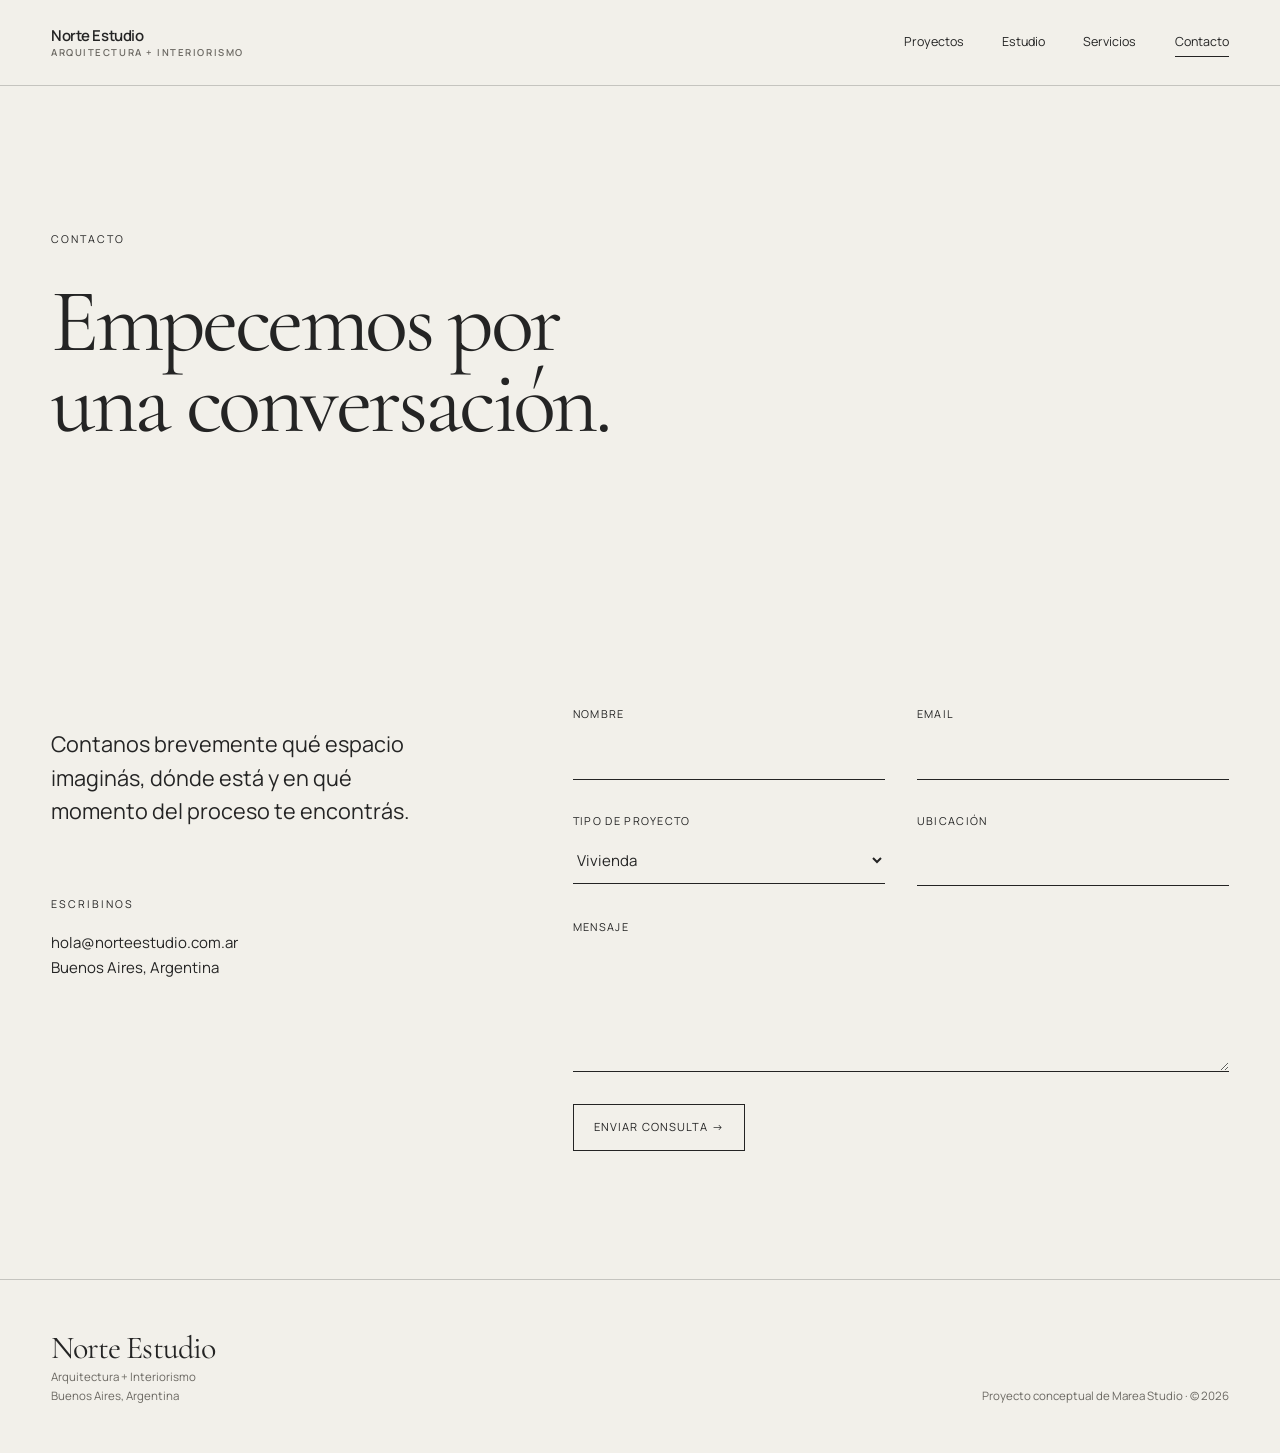
==== contacto.html @ 644c4d48 "Build Norte Estudio conceptual architecture site" ====
<!doctype html><html lang="es"><head><meta charset="utf-8"><meta name="viewport" content="width=device-width,initial-scale=1"><title>Contacto — Norte Estudio</title><meta name="description" content="Iniciá una conversación sobre tu proyecto con Norte Estudio."><meta property="og:title" content="Contacto — Norte Estudio"><meta property="og:description" content="Iniciá una conversación sobre tu proyecto con Norte Estudio."><meta property="og:type" content="website"><meta property="og:image" content="https://images.unsplash.com/photo-1600607687939-ce8a6c25118c?auto=format&fit=crop&w=2000&q=85"><link rel="icon" href="assets/favicon.svg"><link rel="stylesheet" href="assets/css/styles.css"></head><body><a class="skip" href="#contenido">Saltar al contenido</a><header class="site-header"><a class="brand" href="index.html">Norte Estudio<span>Arquitectura + Interiorismo</span></a><button class="menu-toggle" aria-expanded="false" aria-controls="menu">Menú</button><nav class="nav" id="menu" aria-label="Navegación principal"><a href="proyectos.html">Proyectos</a><a href="estudio.html">Estudio</a><a href="servicios.html">Servicios</a><a href="contacto.html" aria-current="page">Contacto</a></nav></header><main id="contenido"><header class="page-head container"><span class="eyebrow">Contacto</span><h1 class="title">Empecemos por<br>una conversación.</h1></header><section class="section container contact-grid"><div><p class="lede">Contanos brevemente qué espacio imaginás, dónde está y en qué momento del proceso te encontrás.</p><div class="contact-details"><span class="eyebrow">Escribinos</span><p><a href="mailto:hola@norteestudio.com.ar">hola@norteestudio.com.ar</a><br>Buenos Aires, Argentina</p></div></div><form class="contact-form"><div class="field"><label for="nombre">Nombre</label><input id="nombre" name="nombre" autocomplete="name" required></div><div class="field"><label for="email">Email</label><input id="email" name="email" type="email" autocomplete="email" required></div><div class="field"><label for="tipo">Tipo de proyecto</label><select id="tipo" name="tipo"><option>Vivienda</option><option>Reforma</option><option>Interiorismo</option><option>Otro</option></select></div><div class="field"><label for="ubicacion">Ubicación</label><input id="ubicacion" name="ubicacion" autocomplete="address-level2"></div><div class="field full"><label for="mensaje">Mensaje</label><textarea id="mensaje" name="mensaje" required></textarea></div><button class="submit" type="submit">Enviar consulta →</button></form></section></main><footer><div><a class="brand" href="index.html">Norte Estudio</a><p>Arquitectura + Interiorismo<br>Buenos Aires, Argentina</p></div><p>Proyecto conceptual de Marea Studio · © 2026</p></footer><script src="assets/js/main.js"></script></body></html>
---- assets/css/styles.css ----
@import url('https://fonts.googleapis.com/css2?family=Cormorant+Garamond:ital,wght@0,400;0,500;1,400&family=Manrope:wght@400;500;600&display=swap');

:root{--paper:#f2f0ea;--stone:#c9c5bc;--sand:#d8cfc2;--ink:#242424;--muted:#6b6862;--line:rgba(36,36,36,.22);--serif:"Cormorant Garamond",Georgia,serif;--sans:Manrope,Arial,sans-serif;--pad:clamp(1.25rem,4vw,4.75rem)}
*{box-sizing:border-box}html{scroll-behavior:smooth}body{margin:0;background:var(--paper);color:var(--ink);font:400 15px/1.65 var(--sans)}img{display:block;width:100%;height:100%;object-fit:cover;background:var(--stone)}a{color:inherit;text-decoration:none}button,input,select,textarea{font:inherit;color:inherit}::selection{background:var(--sand)}
.skip{position:fixed;left:1rem;top:-5rem;background:var(--ink);color:var(--paper);padding:.75rem 1rem;z-index:20}.skip:focus{top:1rem}.site-header{position:relative;z-index:10;display:flex;align-items:center;justify-content:space-between;padding:1.5rem var(--pad);border-bottom:1px solid var(--line)}.brand{font-weight:600;letter-spacing:-.03em}.brand span{display:block;font-size:.6rem;letter-spacing:.16em;text-transform:uppercase;color:var(--muted);margin-top:-.25rem}.nav{display:flex;gap:clamp(1.5rem,3vw,3.5rem);font-size:.78rem}.nav a{position:relative}.nav a:after,.text-link:after{content:"";position:absolute;bottom:-.3rem;left:0;width:100%;height:1px;background:currentColor;transform:scaleX(0);transform-origin:right;transition:transform .3s}.nav a:hover:after,.nav a[aria-current=page]:after,.text-link:hover:after{transform:scaleX(1);transform-origin:left}.menu-toggle{display:none;border:0;background:none;padding:.5rem;text-transform:uppercase;font-size:.7rem;letter-spacing:.1em}
main{overflow:hidden}.container{padding-left:var(--pad);padding-right:var(--pad)}.section{padding-top:clamp(5rem,10vw,9rem);padding-bottom:clamp(5rem,10vw,9rem)}.eyebrow{font-size:.67rem;text-transform:uppercase;letter-spacing:.18em}.display{font:400 clamp(3.8rem,9vw,8.6rem)/.84 var(--serif);letter-spacing:-.045em;margin:.35em 0}.title{font:400 clamp(3.1rem,7vw,7rem)/.9 var(--serif);letter-spacing:-.04em;margin:.35em 0}.lede{font-size:clamp(1.05rem,1.8vw,1.35rem);line-height:1.55;max-width:42rem}.text-link{display:inline-flex;gap:1rem;align-items:center;font-size:.75rem;text-transform:uppercase;letter-spacing:.1em;position:relative}.text-link i{font-style:normal;font-size:1rem}.rule{border:0;border-top:1px solid var(--line);margin:0}
.hero{min-height:calc(100svh - 81px);display:grid;grid-template-columns:46% 54%;padding-left:var(--pad)}.hero-copy{display:flex;flex-direction:column;justify-content:center;padding:4rem 4vw 4rem 0}.hero-copy p{max-width:31rem}.hero-actions{display:flex;gap:2rem;margin-top:2rem}.hero-image{min-height:38rem;position:relative}.hero-image:after{content:"N / 01";position:absolute;right:1.2rem;bottom:1rem;color:white;font-size:.65rem;letter-spacing:.15em}.projects-intro{display:flex;justify-content:space-between;align-items:end;margin-bottom:4rem}.projects-intro h2{font:400 clamp(2.8rem,5vw,5rem)/.9 var(--serif);margin:0}.project-grid{display:grid;grid-template-columns:1.4fr .85fr;gap:clamp(3rem,8vw,9rem)}.project-card:nth-child(3){grid-column:1/-1;width:68%;margin-left:auto;margin-top:2rem}.project-image{aspect-ratio:4/5;overflow:hidden}.project-card:first-child .project-image{aspect-ratio:1.28/1}.project-card:nth-child(3) .project-image{aspect-ratio:1.6/1}.project-card img,.editorial-grid img{transition:transform .7s cubic-bezier(.2,.7,.2,1)}.project-card:hover img{transform:scale(1.025)}.project-meta{display:grid;grid-template-columns:auto 1fr auto;gap:1rem;margin-top:1rem;align-items:baseline}.project-meta h3{font:400 clamp(1.7rem,3vw,2.5rem)/1 var(--serif);margin:0}.project-meta p{font-size:.69rem;color:var(--muted);text-transform:uppercase;letter-spacing:.08em}.project-meta span{font-size:.7rem}.statement{display:grid;grid-template-columns:1fr 1fr;gap:8vw;align-items:center;background:var(--sand)}.statement-photo{aspect-ratio:4/5}.statement-copy blockquote{font:400 clamp(2.6rem,5vw,5rem)/.98 var(--serif);letter-spacing:-.03em;margin:0 0 2rem}.services-list{margin-top:4rem;border-top:1px solid var(--line)}.service-row{display:grid;grid-template-columns:4rem 1fr auto;align-items:center;padding:1.8rem 0;border-bottom:1px solid var(--line)}.service-row h3{font:400 clamp(1.7rem,3vw,2.6rem)/1 var(--serif);margin:0}.service-row span{font-size:.7rem}.closing{min-height:70vh;display:flex;flex-direction:column;justify-content:center;align-items:center;text-align:center}.closing .title{max-width:800px}
.page-head{padding-top:clamp(5rem,11vw,10rem);padding-bottom:clamp(4rem,8vw,7rem)}.page-head .lede{margin-left:auto}.folio{display:grid;grid-template-columns:repeat(12,1fr);row-gap:9rem}.folio .project-card:nth-child(1){grid-column:1/10}.folio .project-card:nth-child(2){grid-column:6/13}.folio .project-card:nth-child(3){grid-column:1/11;width:auto;margin:0}.folio .project-card:nth-child(2) .project-image{aspect-ratio:4/5}.folio-index{font:400 1.2rem var(--serif);margin-bottom:.5rem}.studio-layout{display:grid;grid-template-columns:1fr 1fr;gap:8vw}.studio-image{aspect-ratio:4/5}.prose h2{font:400 clamp(2.5rem,5vw,4.5rem)/1 var(--serif);margin:0 0 2rem}.prose p{max-width:39rem}.principles{display:grid;grid-template-columns:repeat(3,1fr);gap:4vw;margin-top:6rem}.principles article{border-top:1px solid var(--line);padding-top:1rem}.principles h3{font:400 1.8rem var(--serif)}
.services-page .service-row{grid-template-columns:6rem 1fr 1fr;gap:4vw;padding:3.5rem 0}.services-page .service-row h2{font:400 clamp(2.1rem,4vw,4rem)/1 var(--serif);margin:0}.services-page .service-row p{max-width:34rem;color:var(--muted)}.contact-grid{display:grid;grid-template-columns:.75fr 1.25fr;gap:10vw}.contact-details{margin-top:4rem}.contact-form{display:grid;grid-template-columns:1fr 1fr;gap:2rem}.field{display:flex;flex-direction:column;gap:.5rem}.field.full{grid-column:1/-1}.field label{font-size:.68rem;text-transform:uppercase;letter-spacing:.12em}.field input,.field select,.field textarea{width:100%;border:0;border-bottom:1px solid var(--ink);border-radius:0;background:transparent;padding:.7rem 0;outline:0}.field textarea{min-height:8rem;resize:vertical}.field input:focus,.field select:focus,.field textarea:focus{border-bottom-width:2px}.submit{grid-column:1/-1;justify-self:start;border:1px solid var(--ink);background:transparent;padding:.85rem 1.25rem;cursor:pointer;text-transform:uppercase;font-size:.7rem;letter-spacing:.1em}.submit:hover{background:var(--ink);color:var(--paper)}
.project-hero{display:grid;grid-template-columns:1fr 1.25fr;gap:5vw;align-items:end}.project-facts{display:grid;grid-template-columns:repeat(2,1fr);gap:1.5rem;border-top:1px solid var(--line);padding-top:1.5rem}.project-facts dt{font-size:.64rem;text-transform:uppercase;letter-spacing:.12em;color:var(--muted)}.project-facts dd{margin:.2rem 0 0}.project-cover{height:75vh;min-height:32rem}.project-story{display:grid;grid-template-columns:1fr 1fr;gap:10vw}.project-story .lede{font:400 clamp(2.2rem,4vw,4rem)/1.05 var(--serif)}.editorial-grid{display:grid;grid-template-columns:1.35fr .65fr;gap:3vw;align-items:end}.editorial-grid figure{margin:0}.editorial-grid figure:first-child{aspect-ratio:1.2/1}.editorial-grid figure:last-child{aspect-ratio:4/5}.back{margin-top:4rem}
footer{border-top:1px solid var(--line);padding:3rem var(--pad);display:grid;grid-template-columns:1fr auto;gap:2rem;align-items:end}footer p{margin:0;font-size:.72rem;color:var(--muted)}footer .brand{font:400 2rem var(--serif)}
.reveal{opacity:0;transform:translateY(18px);transition:opacity .7s,transform .7s}.reveal.visible{opacity:1;transform:none}:focus-visible{outline:2px solid var(--ink);outline-offset:4px}
@media(max-width:760px){.site-header{padding-top:1rem;padding-bottom:1rem}.menu-toggle{display:block}.nav{display:none;position:absolute;top:100%;left:0;right:0;background:var(--paper);padding:2rem var(--pad);border-bottom:1px solid var(--line);flex-direction:column;font-size:1rem}.nav.open{display:flex}.hero{display:flex;flex-direction:column;padding:0}.hero-copy{padding:5rem var(--pad)}.hero-image{min-height:58vh}.display{font-size:clamp(3.7rem,18vw,5.5rem)}.hero-actions{flex-direction:column;align-items:flex-start;gap:1.2rem}.projects-intro{display:block}.projects-intro .text-link{margin-top:1.5rem}.project-grid{display:block}.project-card,.project-card:nth-child(3){width:100%;margin:0 0 4.5rem}.project-card .project-image,.project-card:first-child .project-image,.project-card:nth-child(3) .project-image{aspect-ratio:4/5}.project-meta{grid-template-columns:1fr auto}.project-meta p{grid-row:2}.statement,.studio-layout,.contact-grid,.project-hero,.project-story{grid-template-columns:1fr}.statement-copy{padding:5rem var(--pad)}.statement-photo{order:2}.service-row{grid-template-columns:2.5rem 1fr}.service-row i{display:none}.folio{display:block}.folio .project-card{margin-bottom:5rem}.folio .project-card:nth-child(n){width:auto}.principles{grid-template-columns:1fr;margin-top:4rem}.services-page .service-row{grid-template-columns:3rem 1fr;padding:2.5rem 0}.services-page .service-row p{grid-column:2}.contact-form{grid-template-columns:1fr}.field.full,.submit{grid-column:auto}.project-cover{height:58vh}.project-hero{align-items:start}.editorial-grid{grid-template-columns:1fr}.editorial-grid figure:first-child,.editorial-grid figure:last-child{aspect-ratio:4/5}footer{grid-template-columns:1fr}}
@media(prefers-reduced-motion:reduce){html{scroll-behavior:auto}*,*:before,*:after{transition:none!important;animation:none!important}.reveal{opacity:1;transform:none}}
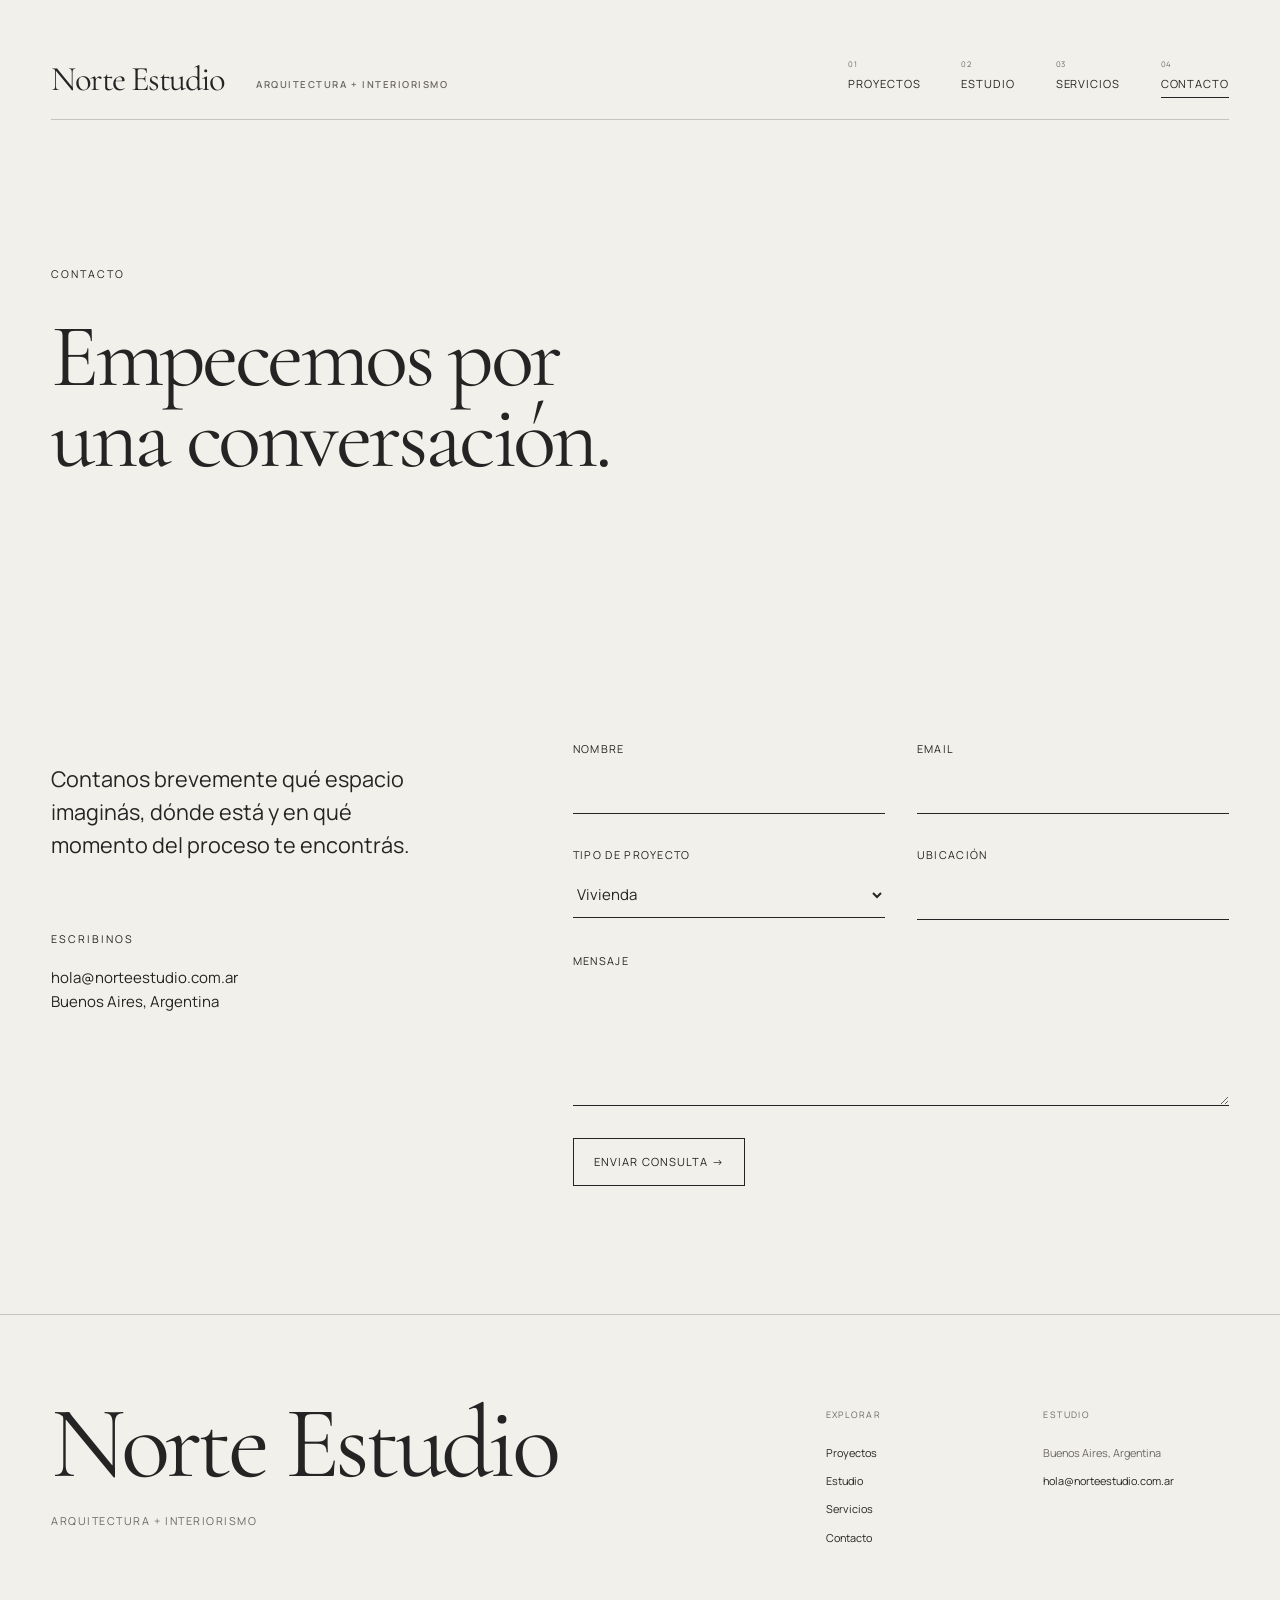
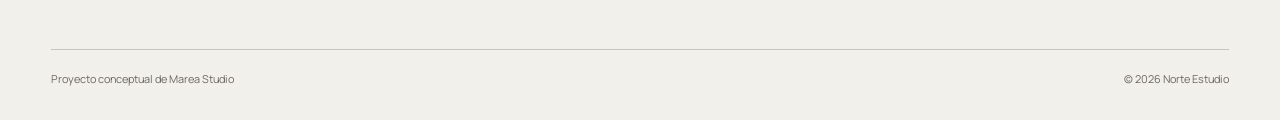
==== commit 0e40ad7e: "Refine editorial header and footer" ====
--- a/contacto.html
+++ b/contacto.html
@@ -1 +1,125 @@
-<!doctype html><html lang="es"><head><meta charset="utf-8"><meta name="viewport" content="width=device-width,initial-scale=1"><title>Contacto — Norte Estudio</title><meta name="description" content="Iniciá una conversación sobre tu proyecto con Norte Estudio."><meta property="og:title" content="Contacto — Norte Estudio"><meta property="og:description" content="Iniciá una conversación sobre tu proyecto con Norte Estudio."><meta property="og:type" content="website"><meta property="og:image" content="https://images.unsplash.com/photo-1600607687939-ce8a6c25118c?auto=format&fit=crop&w=2000&q=85"><link rel="icon" href="assets/favicon.svg"><link rel="stylesheet" href="assets/css/styles.css"></head><body><a class="skip" href="#contenido">Saltar al contenido</a><header class="site-header"><a class="brand" href="index.html">Norte Estudio<span>Arquitectura + Interiorismo</span></a><button class="menu-toggle" aria-expanded="false" aria-controls="menu">Menú</button><nav class="nav" id="menu" aria-label="Navegación principal"><a href="proyectos.html">Proyectos</a><a href="estudio.html">Estudio</a><a href="servicios.html">Servicios</a><a href="contacto.html" aria-current="page">Contacto</a></nav></header><main id="contenido"><header class="page-head container"><span class="eyebrow">Contacto</span><h1 class="title">Empecemos por<br>una conversación.</h1></header><section class="section container contact-grid"><div><p class="lede">Contanos brevemente qué espacio imaginás, dónde está y en qué momento del proceso te encontrás.</p><div class="contact-details"><span class="eyebrow">Escribinos</span><p><a href="mailto:hola@norteestudio.com.ar">hola@norteestudio.com.ar</a><br>Buenos Aires, Argentina</p></div></div><form class="contact-form"><div class="field"><label for="nombre">Nombre</label><input id="nombre" name="nombre" autocomplete="name" required></div><div class="field"><label for="email">Email</label><input id="email" name="email" type="email" autocomplete="email" required></div><div class="field"><label for="tipo">Tipo de proyecto</label><select id="tipo" name="tipo"><option>Vivienda</option><option>Reforma</option><option>Interiorismo</option><option>Otro</option></select></div><div class="field"><label for="ubicacion">Ubicación</label><input id="ubicacion" name="ubicacion" autocomplete="address-level2"></div><div class="field full"><label for="mensaje">Mensaje</label><textarea id="mensaje" name="mensaje" required></textarea></div><button class="submit" type="submit">Enviar consulta →</button></form></section></main><footer><div><a class="brand" href="index.html">Norte Estudio</a><p>Arquitectura + Interiorismo<br>Buenos Aires, Argentina</p></div><p>Proyecto conceptual de Marea Studio · © 2026</p></footer><script src="assets/js/main.js"></script></body></html>+<!doctype html>
+<html lang="es">
+  <head>
+    <meta charset="utf-8" />
+    <meta name="viewport" content="width=device-width,initial-scale=1" />
+    <title>Contacto — Norte Estudio</title>
+    <meta
+      name="description"
+      content="Iniciá una conversación sobre tu proyecto con Norte Estudio."
+    />
+    <meta property="og:title" content="Contacto — Norte Estudio" />
+    <meta
+      property="og:description"
+      content="Iniciá una conversación sobre tu proyecto con Norte Estudio."
+    />
+    <meta property="og:type" content="website" />
+    <meta
+      property="og:image"
+      content="https://images.unsplash.com/photo-1600607687939-ce8a6c25118c?auto=format&fit=crop&w=2000&q=85"
+    />
+    <link rel="icon" href="assets/favicon.svg" />
+    <link rel="stylesheet" href="assets/css/styles.css" />
+  </head>
+  <body>
+    <a class="skip" href="#contenido">Saltar al contenido</a>
+    <header class="site-header">
+      <a class="brand" href="index.html" aria-label="Norte Estudio — Inicio">
+        <span class="brand-name">Norte Estudio</span>
+        <span class="brand-descriptor">Arquitectura + Interiorismo</span>
+      </a><button class="menu-toggle" aria-expanded="false" aria-controls="menu">
+        Menú
+      </button>
+      <nav class="nav" id="menu" aria-label="Navegación principal">
+        <a href="proyectos.html">Proyectos</a><a href="estudio.html">Estudio</a
+        ><a href="servicios.html">Servicios</a
+        ><a href="contacto.html" aria-current="page">Contacto</a>
+      </nav>
+    </header>
+    <main id="contenido">
+      <header class="page-head container">
+        <span class="eyebrow">Contacto</span>
+        <h1 class="title">Empecemos por<br />una conversación.</h1>
+      </header>
+      <section class="section container contact-grid">
+        <div>
+          <p class="lede">
+            Contanos brevemente qué espacio imaginás, dónde está y en qué
+            momento del proceso te encontrás.
+          </p>
+          <div class="contact-details">
+            <span class="eyebrow">Escribinos</span>
+            <p>
+              <a href="mailto:hola@norteestudio.com.ar"
+                >hola@norteestudio.com.ar</a
+              ><br />Buenos Aires, Argentina
+            </p>
+          </div>
+        </div>
+        <form class="contact-form">
+          <div class="field">
+            <label for="nombre">Nombre</label
+            ><input id="nombre" name="nombre" autocomplete="name" required />
+          </div>
+          <div class="field">
+            <label for="email">Email</label
+            ><input
+              id="email"
+              name="email"
+              type="email"
+              autocomplete="email"
+              required
+            />
+          </div>
+          <div class="field">
+            <label for="tipo">Tipo de proyecto</label
+            ><select id="tipo" name="tipo">
+              <option>Vivienda</option>
+              <option>Reforma</option>
+              <option>Interiorismo</option>
+              <option>Otro</option>
+            </select>
+          </div>
+          <div class="field">
+            <label for="ubicacion">Ubicación</label
+            ><input
+              id="ubicacion"
+              name="ubicacion"
+              autocomplete="address-level2"
+            />
+          </div>
+          <div class="field full">
+            <label for="mensaje">Mensaje</label
+            ><textarea id="mensaje" name="mensaje" required></textarea>
+          </div>
+          <button class="submit" type="submit">Enviar consulta →</button>
+        </form>
+      </section>
+    </main>
+    <footer>
+      <div class="footer-intro">
+        <a class="brand-name" href="index.html">Norte Estudio</a>
+        <p class="footer-tagline">Arquitectura + Interiorismo</p>
+      </div>
+      <div class="footer-details">
+        <nav class="footer-nav" aria-label="Navegación secundaria">
+          <p class="footer-label">Explorar</p>
+          <a href="proyectos.html">Proyectos</a>
+          <a href="estudio.html">Estudio</a>
+          <a href="servicios.html">Servicios</a>
+          <a href="contacto.html">Contacto</a>
+        </nav>
+        <div class="footer-contact">
+          <p class="footer-label">Estudio</p>
+          <p>Buenos Aires, Argentina</p>
+          <a href="mailto:hola@norteestudio.com.ar">hola@norteestudio.com.ar</a>
+        </div>
+      </div>
+      <div class="footer-meta">
+        <p>Proyecto conceptual de Marea Studio</p>
+        <p>© 2026 Norte Estudio</p>
+      </div>
+    </footer>
+    <script src="assets/js/main.js"></script>
+  </body>
+</html>
--- a/assets/css/styles.css
+++ b/assets/css/styles.css
@@ -1,14 +1,784 @@
-@import url('https://fonts.googleapis.com/css2?family=Cormorant+Garamond:ital,wght@0,400;0,500;1,400&family=Manrope:wght@400;500;600&display=swap');
+@import url("https://fonts.googleapis.com/css2?family=Cormorant+Garamond:ital,wght@0,400;0,500;1,400&family=Manrope:wght@400;500;600&display=swap");
 
-:root{--paper:#f2f0ea;--stone:#c9c5bc;--sand:#d8cfc2;--ink:#242424;--muted:#6b6862;--line:rgba(36,36,36,.22);--serif:"Cormorant Garamond",Georgia,serif;--sans:Manrope,Arial,sans-serif;--pad:clamp(1.25rem,4vw,4.75rem)}
-*{box-sizing:border-box}html{scroll-behavior:smooth}body{margin:0;background:var(--paper);color:var(--ink);font:400 15px/1.65 var(--sans)}img{display:block;width:100%;height:100%;object-fit:cover;background:var(--stone)}a{color:inherit;text-decoration:none}button,input,select,textarea{font:inherit;color:inherit}::selection{background:var(--sand)}
-.skip{position:fixed;left:1rem;top:-5rem;background:var(--ink);color:var(--paper);padding:.75rem 1rem;z-index:20}.skip:focus{top:1rem}.site-header{position:relative;z-index:10;display:flex;align-items:center;justify-content:space-between;padding:1.5rem var(--pad);border-bottom:1px solid var(--line)}.brand{font-weight:600;letter-spacing:-.03em}.brand span{display:block;font-size:.6rem;letter-spacing:.16em;text-transform:uppercase;color:var(--muted);margin-top:-.25rem}.nav{display:flex;gap:clamp(1.5rem,3vw,3.5rem);font-size:.78rem}.nav a{position:relative}.nav a:after,.text-link:after{content:"";position:absolute;bottom:-.3rem;left:0;width:100%;height:1px;background:currentColor;transform:scaleX(0);transform-origin:right;transition:transform .3s}.nav a:hover:after,.nav a[aria-current=page]:after,.text-link:hover:after{transform:scaleX(1);transform-origin:left}.menu-toggle{display:none;border:0;background:none;padding:.5rem;text-transform:uppercase;font-size:.7rem;letter-spacing:.1em}
-main{overflow:hidden}.container{padding-left:var(--pad);padding-right:var(--pad)}.section{padding-top:clamp(5rem,10vw,9rem);padding-bottom:clamp(5rem,10vw,9rem)}.eyebrow{font-size:.67rem;text-transform:uppercase;letter-spacing:.18em}.display{font:400 clamp(3.8rem,9vw,8.6rem)/.84 var(--serif);letter-spacing:-.045em;margin:.35em 0}.title{font:400 clamp(3.1rem,7vw,7rem)/.9 var(--serif);letter-spacing:-.04em;margin:.35em 0}.lede{font-size:clamp(1.05rem,1.8vw,1.35rem);line-height:1.55;max-width:42rem}.text-link{display:inline-flex;gap:1rem;align-items:center;font-size:.75rem;text-transform:uppercase;letter-spacing:.1em;position:relative}.text-link i{font-style:normal;font-size:1rem}.rule{border:0;border-top:1px solid var(--line);margin:0}
-.hero{min-height:calc(100svh - 81px);display:grid;grid-template-columns:46% 54%;padding-left:var(--pad)}.hero-copy{display:flex;flex-direction:column;justify-content:center;padding:4rem 4vw 4rem 0}.hero-copy p{max-width:31rem}.hero-actions{display:flex;gap:2rem;margin-top:2rem}.hero-image{min-height:38rem;position:relative}.hero-image:after{content:"N / 01";position:absolute;right:1.2rem;bottom:1rem;color:white;font-size:.65rem;letter-spacing:.15em}.projects-intro{display:flex;justify-content:space-between;align-items:end;margin-bottom:4rem}.projects-intro h2{font:400 clamp(2.8rem,5vw,5rem)/.9 var(--serif);margin:0}.project-grid{display:grid;grid-template-columns:1.4fr .85fr;gap:clamp(3rem,8vw,9rem)}.project-card:nth-child(3){grid-column:1/-1;width:68%;margin-left:auto;margin-top:2rem}.project-image{aspect-ratio:4/5;overflow:hidden}.project-card:first-child .project-image{aspect-ratio:1.28/1}.project-card:nth-child(3) .project-image{aspect-ratio:1.6/1}.project-card img,.editorial-grid img{transition:transform .7s cubic-bezier(.2,.7,.2,1)}.project-card:hover img{transform:scale(1.025)}.project-meta{display:grid;grid-template-columns:auto 1fr auto;gap:1rem;margin-top:1rem;align-items:baseline}.project-meta h3{font:400 clamp(1.7rem,3vw,2.5rem)/1 var(--serif);margin:0}.project-meta p{font-size:.69rem;color:var(--muted);text-transform:uppercase;letter-spacing:.08em}.project-meta span{font-size:.7rem}.statement{display:grid;grid-template-columns:1fr 1fr;gap:8vw;align-items:center;background:var(--sand)}.statement-photo{aspect-ratio:4/5}.statement-copy blockquote{font:400 clamp(2.6rem,5vw,5rem)/.98 var(--serif);letter-spacing:-.03em;margin:0 0 2rem}.services-list{margin-top:4rem;border-top:1px solid var(--line)}.service-row{display:grid;grid-template-columns:4rem 1fr auto;align-items:center;padding:1.8rem 0;border-bottom:1px solid var(--line)}.service-row h3{font:400 clamp(1.7rem,3vw,2.6rem)/1 var(--serif);margin:0}.service-row span{font-size:.7rem}.closing{min-height:70vh;display:flex;flex-direction:column;justify-content:center;align-items:center;text-align:center}.closing .title{max-width:800px}
-.page-head{padding-top:clamp(5rem,11vw,10rem);padding-bottom:clamp(4rem,8vw,7rem)}.page-head .lede{margin-left:auto}.folio{display:grid;grid-template-columns:repeat(12,1fr);row-gap:9rem}.folio .project-card:nth-child(1){grid-column:1/10}.folio .project-card:nth-child(2){grid-column:6/13}.folio .project-card:nth-child(3){grid-column:1/11;width:auto;margin:0}.folio .project-card:nth-child(2) .project-image{aspect-ratio:4/5}.folio-index{font:400 1.2rem var(--serif);margin-bottom:.5rem}.studio-layout{display:grid;grid-template-columns:1fr 1fr;gap:8vw}.studio-image{aspect-ratio:4/5}.prose h2{font:400 clamp(2.5rem,5vw,4.5rem)/1 var(--serif);margin:0 0 2rem}.prose p{max-width:39rem}.principles{display:grid;grid-template-columns:repeat(3,1fr);gap:4vw;margin-top:6rem}.principles article{border-top:1px solid var(--line);padding-top:1rem}.principles h3{font:400 1.8rem var(--serif)}
-.services-page .service-row{grid-template-columns:6rem 1fr 1fr;gap:4vw;padding:3.5rem 0}.services-page .service-row h2{font:400 clamp(2.1rem,4vw,4rem)/1 var(--serif);margin:0}.services-page .service-row p{max-width:34rem;color:var(--muted)}.contact-grid{display:grid;grid-template-columns:.75fr 1.25fr;gap:10vw}.contact-details{margin-top:4rem}.contact-form{display:grid;grid-template-columns:1fr 1fr;gap:2rem}.field{display:flex;flex-direction:column;gap:.5rem}.field.full{grid-column:1/-1}.field label{font-size:.68rem;text-transform:uppercase;letter-spacing:.12em}.field input,.field select,.field textarea{width:100%;border:0;border-bottom:1px solid var(--ink);border-radius:0;background:transparent;padding:.7rem 0;outline:0}.field textarea{min-height:8rem;resize:vertical}.field input:focus,.field select:focus,.field textarea:focus{border-bottom-width:2px}.submit{grid-column:1/-1;justify-self:start;border:1px solid var(--ink);background:transparent;padding:.85rem 1.25rem;cursor:pointer;text-transform:uppercase;font-size:.7rem;letter-spacing:.1em}.submit:hover{background:var(--ink);color:var(--paper)}
-.project-hero{display:grid;grid-template-columns:1fr 1.25fr;gap:5vw;align-items:end}.project-facts{display:grid;grid-template-columns:repeat(2,1fr);gap:1.5rem;border-top:1px solid var(--line);padding-top:1.5rem}.project-facts dt{font-size:.64rem;text-transform:uppercase;letter-spacing:.12em;color:var(--muted)}.project-facts dd{margin:.2rem 0 0}.project-cover{height:75vh;min-height:32rem}.project-story{display:grid;grid-template-columns:1fr 1fr;gap:10vw}.project-story .lede{font:400 clamp(2.2rem,4vw,4rem)/1.05 var(--serif)}.editorial-grid{display:grid;grid-template-columns:1.35fr .65fr;gap:3vw;align-items:end}.editorial-grid figure{margin:0}.editorial-grid figure:first-child{aspect-ratio:1.2/1}.editorial-grid figure:last-child{aspect-ratio:4/5}.back{margin-top:4rem}
-footer{border-top:1px solid var(--line);padding:3rem var(--pad);display:grid;grid-template-columns:1fr auto;gap:2rem;align-items:end}footer p{margin:0;font-size:.72rem;color:var(--muted)}footer .brand{font:400 2rem var(--serif)}
-.reveal{opacity:0;transform:translateY(18px);transition:opacity .7s,transform .7s}.reveal.visible{opacity:1;transform:none}:focus-visible{outline:2px solid var(--ink);outline-offset:4px}
-@media(max-width:760px){.site-header{padding-top:1rem;padding-bottom:1rem}.menu-toggle{display:block}.nav{display:none;position:absolute;top:100%;left:0;right:0;background:var(--paper);padding:2rem var(--pad);border-bottom:1px solid var(--line);flex-direction:column;font-size:1rem}.nav.open{display:flex}.hero{display:flex;flex-direction:column;padding:0}.hero-copy{padding:5rem var(--pad)}.hero-image{min-height:58vh}.display{font-size:clamp(3.7rem,18vw,5.5rem)}.hero-actions{flex-direction:column;align-items:flex-start;gap:1.2rem}.projects-intro{display:block}.projects-intro .text-link{margin-top:1.5rem}.project-grid{display:block}.project-card,.project-card:nth-child(3){width:100%;margin:0 0 4.5rem}.project-card .project-image,.project-card:first-child .project-image,.project-card:nth-child(3) .project-image{aspect-ratio:4/5}.project-meta{grid-template-columns:1fr auto}.project-meta p{grid-row:2}.statement,.studio-layout,.contact-grid,.project-hero,.project-story{grid-template-columns:1fr}.statement-copy{padding:5rem var(--pad)}.statement-photo{order:2}.service-row{grid-template-columns:2.5rem 1fr}.service-row i{display:none}.folio{display:block}.folio .project-card{margin-bottom:5rem}.folio .project-card:nth-child(n){width:auto}.principles{grid-template-columns:1fr;margin-top:4rem}.services-page .service-row{grid-template-columns:3rem 1fr;padding:2.5rem 0}.services-page .service-row p{grid-column:2}.contact-form{grid-template-columns:1fr}.field.full,.submit{grid-column:auto}.project-cover{height:58vh}.project-hero{align-items:start}.editorial-grid{grid-template-columns:1fr}.editorial-grid figure:first-child,.editorial-grid figure:last-child{aspect-ratio:4/5}footer{grid-template-columns:1fr}}
-@media(prefers-reduced-motion:reduce){html{scroll-behavior:auto}*,*:before,*:after{transition:none!important;animation:none!important}.reveal{opacity:1;transform:none}}
+:root {
+  --paper: #f2f0ea;
+  --stone: #c9c5bc;
+  --sand: #d8cfc2;
+  --ink: #242424;
+  --muted: #6b6862;
+  --line: rgba(36, 36, 36, 0.22);
+  --serif: "Cormorant Garamond", Georgia, serif;
+  --sans: Manrope, Arial, sans-serif;
+  --pad: clamp(1.25rem, 4vw, 4.75rem);
+}
+* {
+  box-sizing: border-box;
+}
+html {
+  scroll-behavior: smooth;
+}
+body {
+  margin: 0;
+  background: var(--paper);
+  color: var(--ink);
+  font: 400 15px/1.65 var(--sans);
+}
+img {
+  display: block;
+  width: 100%;
+  height: 100%;
+  object-fit: cover;
+  background: var(--stone);
+}
+a {
+  color: inherit;
+  text-decoration: none;
+}
+button,
+input,
+select,
+textarea {
+  font: inherit;
+  color: inherit;
+}
+::selection {
+  background: var(--sand);
+}
+.skip {
+  position: fixed;
+  left: 1rem;
+  top: -5rem;
+  background: var(--ink);
+  color: var(--paper);
+  padding: 0.75rem 1rem;
+  z-index: 20;
+}
+.skip:focus {
+  top: 1rem;
+}
+.site-header {
+  position: relative;
+  z-index: 10;
+  display: grid;
+  grid-template-columns: minmax(16rem, 0.8fr) 1fr;
+  align-items: stretch;
+  min-height: 7.5rem;
+  padding: 0 var(--pad);
+}
+.site-header:after {
+  content: "";
+  position: absolute;
+  right: var(--pad);
+  bottom: 0;
+  left: var(--pad);
+  height: 1px;
+  background: var(--line);
+}
+.brand {
+  font-weight: 600;
+  letter-spacing: -0.03em;
+}
+.site-header .brand {
+  display: grid;
+  grid-template-columns: auto 1fr;
+  align-items: end;
+  gap: clamp(1.25rem, 2.5vw, 3rem);
+  padding: 1.35rem 0 1.6rem;
+}
+.brand-name {
+  font: 400 clamp(1.9rem, 2.7vw, 2.8rem)/0.85 var(--serif);
+  letter-spacing: -0.045em;
+  white-space: nowrap;
+}
+.brand-descriptor {
+  display: block;
+  font-size: 0.6rem;
+  letter-spacing: 0.16em;
+  text-transform: uppercase;
+  color: var(--muted);
+  padding-bottom: 0.1rem;
+  white-space: nowrap;
+}
+.nav {
+  display: flex;
+  justify-content: flex-end;
+  align-items: end;
+  gap: clamp(1.75rem, 3.2vw, 4rem);
+  padding: 0 0 1.65rem clamp(2rem, 5vw, 6rem);
+  font-size: 0.7rem;
+  letter-spacing: 0.08em;
+  text-transform: uppercase;
+  counter-reset: navigation;
+}
+.nav a {
+  position: relative;
+  counter-increment: navigation;
+}
+.nav a:before {
+  content: "0" counter(navigation);
+  position: absolute;
+  top: -1.1rem;
+  left: 0;
+  color: var(--muted);
+  font-size: 0.48rem;
+  letter-spacing: 0.08em;
+}
+.nav a:after,
+.text-link:after {
+  content: "";
+  position: absolute;
+  bottom: -0.3rem;
+  left: 0;
+  width: 100%;
+  height: 1px;
+  background: currentColor;
+  transform: scaleX(0);
+  transform-origin: right;
+  transition: transform 0.3s;
+}
+.nav a:hover:after,
+.nav a[aria-current="page"]:after,
+.text-link:hover:after {
+  transform: scaleX(1);
+  transform-origin: left;
+}
+.menu-toggle {
+  display: none;
+  border: 0;
+  background: none;
+  padding: 0.5rem;
+  text-transform: uppercase;
+  font-size: 0.7rem;
+  letter-spacing: 0.1em;
+}
+main {
+  overflow: hidden;
+}
+.container {
+  padding-left: var(--pad);
+  padding-right: var(--pad);
+}
+.section {
+  padding-top: clamp(5rem, 10vw, 9rem);
+  padding-bottom: clamp(5rem, 10vw, 9rem);
+}
+.eyebrow {
+  font-size: 0.67rem;
+  text-transform: uppercase;
+  letter-spacing: 0.18em;
+}
+.display {
+  font: 400 clamp(3.8rem, 9vw, 8.6rem)/0.84 var(--serif);
+  letter-spacing: -0.045em;
+  margin: 0.35em 0;
+}
+.title {
+  font: 400 clamp(3.1rem, 7vw, 7rem)/0.9 var(--serif);
+  letter-spacing: -0.04em;
+  margin: 0.35em 0;
+}
+.lede {
+  font-size: clamp(1.05rem, 1.8vw, 1.35rem);
+  line-height: 1.55;
+  max-width: 42rem;
+}
+.text-link {
+  display: inline-flex;
+  gap: 1rem;
+  align-items: center;
+  font-size: 0.75rem;
+  text-transform: uppercase;
+  letter-spacing: 0.1em;
+  position: relative;
+}
+.text-link i {
+  font-style: normal;
+  font-size: 1rem;
+}
+.rule {
+  border: 0;
+  border-top: 1px solid var(--line);
+  margin: 0;
+}
+.hero {
+  min-height: calc(100svh - 81px);
+  display: grid;
+  grid-template-columns: 46% 54%;
+  padding-left: var(--pad);
+}
+.hero-copy {
+  display: flex;
+  flex-direction: column;
+  justify-content: center;
+  padding: 4rem 4vw 4rem 0;
+}
+.hero-copy p {
+  max-width: 31rem;
+}
+.hero-actions {
+  display: flex;
+  gap: 2rem;
+  margin-top: 2rem;
+}
+.hero-image {
+  min-height: 38rem;
+  position: relative;
+}
+.hero-image:after {
+  content: "N / 01";
+  position: absolute;
+  right: 1.2rem;
+  bottom: 1rem;
+  color: white;
+  font-size: 0.65rem;
+  letter-spacing: 0.15em;
+}
+.projects-intro {
+  display: flex;
+  justify-content: space-between;
+  align-items: end;
+  margin-bottom: 4rem;
+}
+.projects-intro h2 {
+  font: 400 clamp(2.8rem, 5vw, 5rem)/0.9 var(--serif);
+  margin: 0;
+}
+.project-grid {
+  display: grid;
+  grid-template-columns: 1.4fr 0.85fr;
+  gap: clamp(3rem, 8vw, 9rem);
+}
+.project-card:nth-child(3) {
+  grid-column: 1/-1;
+  width: 68%;
+  margin-left: auto;
+  margin-top: 2rem;
+}
+.project-image {
+  aspect-ratio: 4/5;
+  overflow: hidden;
+}
+.project-card:first-child .project-image {
+  aspect-ratio: 1.28/1;
+}
+.project-card:nth-child(3) .project-image {
+  aspect-ratio: 1.6/1;
+}
+.project-card img,
+.editorial-grid img {
+  transition: transform 0.7s cubic-bezier(0.2, 0.7, 0.2, 1);
+}
+.project-card:hover img {
+  transform: scale(1.025);
+}
+.project-meta {
+  display: grid;
+  grid-template-columns: auto 1fr auto;
+  gap: 1rem;
+  margin-top: 1rem;
+  align-items: baseline;
+}
+.project-meta h3 {
+  font: 400 clamp(1.7rem, 3vw, 2.5rem)/1 var(--serif);
+  margin: 0;
+}
+.project-meta p {
+  font-size: 0.69rem;
+  color: var(--muted);
+  text-transform: uppercase;
+  letter-spacing: 0.08em;
+}
+.project-meta span {
+  font-size: 0.7rem;
+}
+.statement {
+  display: grid;
+  grid-template-columns: 1fr 1fr;
+  gap: 8vw;
+  align-items: center;
+  background: var(--sand);
+}
+.statement-photo {
+  aspect-ratio: 4/5;
+}
+.statement-copy blockquote {
+  font: 400 clamp(2.6rem, 5vw, 5rem)/0.98 var(--serif);
+  letter-spacing: -0.03em;
+  margin: 0 0 2rem;
+}
+.services-list {
+  margin-top: 4rem;
+  border-top: 1px solid var(--line);
+}
+.service-row {
+  display: grid;
+  grid-template-columns: 4rem 1fr auto;
+  align-items: center;
+  padding: 1.8rem 0;
+  border-bottom: 1px solid var(--line);
+}
+.service-row h3 {
+  font: 400 clamp(1.7rem, 3vw, 2.6rem)/1 var(--serif);
+  margin: 0;
+}
+.service-row span {
+  font-size: 0.7rem;
+}
+.closing {
+  min-height: 70vh;
+  display: flex;
+  flex-direction: column;
+  justify-content: center;
+  align-items: center;
+  text-align: center;
+}
+.closing .title {
+  max-width: 800px;
+}
+.page-head {
+  padding-top: clamp(5rem, 11vw, 10rem);
+  padding-bottom: clamp(4rem, 8vw, 7rem);
+}
+.page-head .lede {
+  margin-left: auto;
+}
+.folio {
+  display: grid;
+  grid-template-columns: repeat(12, 1fr);
+  row-gap: 9rem;
+}
+.folio .project-card:nth-child(1) {
+  grid-column: 1/10;
+}
+.folio .project-card:nth-child(2) {
+  grid-column: 6/13;
+}
+.folio .project-card:nth-child(3) {
+  grid-column: 1/11;
+  width: auto;
+  margin: 0;
+}
+.folio .project-card:nth-child(2) .project-image {
+  aspect-ratio: 4/5;
+}
+.folio-index {
+  font: 400 1.2rem var(--serif);
+  margin-bottom: 0.5rem;
+}
+.studio-layout {
+  display: grid;
+  grid-template-columns: 1fr 1fr;
+  gap: 8vw;
+}
+.studio-image {
+  aspect-ratio: 4/5;
+}
+.prose h2 {
+  font: 400 clamp(2.5rem, 5vw, 4.5rem)/1 var(--serif);
+  margin: 0 0 2rem;
+}
+.prose p {
+  max-width: 39rem;
+}
+.principles {
+  display: grid;
+  grid-template-columns: repeat(3, 1fr);
+  gap: 4vw;
+  margin-top: 6rem;
+}
+.principles article {
+  border-top: 1px solid var(--line);
+  padding-top: 1rem;
+}
+.principles h3 {
+  font: 400 1.8rem var(--serif);
+}
+.services-page .service-row {
+  grid-template-columns: 6rem 1fr 1fr;
+  gap: 4vw;
+  padding: 3.5rem 0;
+}
+.services-page .service-row h2 {
+  font: 400 clamp(2.1rem, 4vw, 4rem)/1 var(--serif);
+  margin: 0;
+}
+.services-page .service-row p {
+  max-width: 34rem;
+  color: var(--muted);
+}
+.contact-grid {
+  display: grid;
+  grid-template-columns: 0.75fr 1.25fr;
+  gap: 10vw;
+}
+.contact-details {
+  margin-top: 4rem;
+}
+.contact-form {
+  display: grid;
+  grid-template-columns: 1fr 1fr;
+  gap: 2rem;
+}
+.field {
+  display: flex;
+  flex-direction: column;
+  gap: 0.5rem;
+}
+.field.full {
+  grid-column: 1/-1;
+}
+.field label {
+  font-size: 0.68rem;
+  text-transform: uppercase;
+  letter-spacing: 0.12em;
+}
+.field input,
+.field select,
+.field textarea {
+  width: 100%;
+  border: 0;
+  border-bottom: 1px solid var(--ink);
+  border-radius: 0;
+  background: transparent;
+  padding: 0.7rem 0;
+  outline: 0;
+}
+.field textarea {
+  min-height: 8rem;
+  resize: vertical;
+}
+.field input:focus,
+.field select:focus,
+.field textarea:focus {
+  border-bottom-width: 2px;
+}
+.submit {
+  grid-column: 1/-1;
+  justify-self: start;
+  border: 1px solid var(--ink);
+  background: transparent;
+  padding: 0.85rem 1.25rem;
+  cursor: pointer;
+  text-transform: uppercase;
+  font-size: 0.7rem;
+  letter-spacing: 0.1em;
+}
+.submit:hover {
+  background: var(--ink);
+  color: var(--paper);
+}
+.project-hero {
+  display: grid;
+  grid-template-columns: 1fr 1.25fr;
+  gap: 5vw;
+  align-items: end;
+}
+.project-facts {
+  display: grid;
+  grid-template-columns: repeat(2, 1fr);
+  gap: 1.5rem;
+  border-top: 1px solid var(--line);
+  padding-top: 1.5rem;
+}
+.project-facts dt {
+  font-size: 0.64rem;
+  text-transform: uppercase;
+  letter-spacing: 0.12em;
+  color: var(--muted);
+}
+.project-facts dd {
+  margin: 0.2rem 0 0;
+}
+.project-cover {
+  height: 75vh;
+  min-height: 32rem;
+}
+.project-story {
+  display: grid;
+  grid-template-columns: 1fr 1fr;
+  gap: 10vw;
+}
+.project-story .lede {
+  font: 400 clamp(2.2rem, 4vw, 4rem)/1.05 var(--serif);
+}
+.editorial-grid {
+  display: grid;
+  grid-template-columns: 1.35fr 0.65fr;
+  gap: 3vw;
+  align-items: end;
+}
+.editorial-grid figure {
+  margin: 0;
+}
+.editorial-grid figure:first-child {
+  aspect-ratio: 1.2/1;
+}
+.editorial-grid figure:last-child {
+  aspect-ratio: 4/5;
+}
+.back {
+  margin-top: 4rem;
+}
+footer {
+  border-top: 1px solid var(--line);
+  padding: clamp(3.5rem, 7vw, 6.5rem) var(--pad) 2rem;
+  display: grid;
+  grid-template-columns: 1.25fr 0.75fr;
+  column-gap: clamp(3rem, 8vw, 9rem);
+  row-gap: clamp(4rem, 8vw, 7rem);
+}
+.footer-intro {
+  display: flex;
+  flex-direction: column;
+  align-items: flex-start;
+}
+footer p,
+.footer-nav a,
+.footer-contact a {
+  margin: 0;
+  font-size: 0.68rem;
+  color: var(--muted);
+}
+footer .brand-name {
+  font-size: clamp(3.8rem, 8vw, 8rem);
+  line-height: 0.78;
+}
+.footer-tagline {
+  margin-top: 1.75rem;
+  letter-spacing: 0.14em;
+  text-transform: uppercase;
+}
+.footer-details {
+  display: grid;
+  grid-template-columns: repeat(2, 1fr);
+  gap: 2rem;
+  padding-top: 0.25rem;
+}
+.footer-nav,
+.footer-contact {
+  display: flex;
+  flex-direction: column;
+  align-items: flex-start;
+  gap: 0.65rem;
+}
+.footer-nav a,
+.footer-contact a {
+  color: var(--ink);
+}
+.footer-label {
+  margin-bottom: 0.65rem;
+  font-size: 0.56rem;
+  letter-spacing: 0.16em;
+  text-transform: uppercase;
+}
+.footer-meta {
+  grid-column: 1 / -1;
+  display: flex;
+  justify-content: space-between;
+  padding-top: 1.25rem;
+  border-top: 1px solid var(--line);
+}
+.reveal {
+  opacity: 0;
+  transform: translateY(18px);
+  transition:
+    opacity 0.7s,
+    transform 0.7s;
+}
+.reveal.visible {
+  opacity: 1;
+  transform: none;
+}
+:focus-visible {
+  outline: 2px solid var(--ink);
+  outline-offset: 4px;
+}
+@media (max-width: 760px) {
+  .site-header {
+    grid-template-columns: 1fr auto;
+    min-height: 5.75rem;
+  }
+  .site-header .brand {
+    display: flex;
+    flex-direction: column;
+    align-items: flex-start;
+    justify-content: center;
+    gap: 0.35rem;
+    padding: 1rem 0;
+  }
+  .brand-name {
+    font-size: 1.85rem;
+  }
+  .brand-descriptor {
+    font-size: 0.48rem;
+    padding: 0;
+  }
+  .menu-toggle {
+    display: block;
+    align-self: center;
+    padding: 0.75rem 0 0.75rem 1.5rem;
+  }
+  .nav {
+    display: none;
+    position: absolute;
+    top: 100%;
+    left: 0;
+    right: 0;
+    background: var(--paper);
+    padding: 1rem var(--pad) 2rem;
+    border-bottom: 1px solid var(--line);
+    flex-direction: column;
+    align-items: stretch;
+    gap: 0;
+    font: 400 2rem/1.1 var(--serif);
+    letter-spacing: -0.025em;
+    text-transform: none;
+  }
+  .nav.open {
+    display: flex;
+  }
+  .nav a {
+    padding: 1rem 0 1rem 2.25rem;
+    border-bottom: 1px solid var(--line);
+  }
+  .nav a:before {
+    top: 1.5rem;
+    font: 500 0.48rem/1 var(--sans);
+    letter-spacing: 0.08em;
+  }
+  .nav a:after {
+    display: none;
+  }
+  .hero {
+    display: flex;
+    flex-direction: column;
+    padding: 0;
+  }
+  .hero-copy {
+    padding: 5rem var(--pad);
+  }
+  .hero-image {
+    min-height: 58vh;
+  }
+  .display {
+    font-size: clamp(3.7rem, 18vw, 5.5rem);
+  }
+  .hero-actions {
+    flex-direction: column;
+    align-items: flex-start;
+    gap: 1.2rem;
+  }
+  .projects-intro {
+    display: block;
+  }
+  .projects-intro .text-link {
+    margin-top: 1.5rem;
+  }
+  .project-grid {
+    display: block;
+  }
+  .project-card,
+  .project-card:nth-child(3) {
+    width: 100%;
+    margin: 0 0 4.5rem;
+  }
+  .project-card .project-image,
+  .project-card:first-child .project-image,
+  .project-card:nth-child(3) .project-image {
+    aspect-ratio: 4/5;
+  }
+  .project-meta {
+    grid-template-columns: 1fr auto;
+  }
+  .project-meta p {
+    grid-row: 2;
+  }
+  .statement,
+  .studio-layout,
+  .contact-grid,
+  .project-hero,
+  .project-story {
+    grid-template-columns: 1fr;
+  }
+  .statement-copy {
+    padding: 5rem var(--pad);
+  }
+  .statement-photo {
+    order: 2;
+  }
+  .service-row {
+    grid-template-columns: 2.5rem 1fr;
+  }
+  .service-row i {
+    display: none;
+  }
+  .folio {
+    display: block;
+  }
+  .folio .project-card {
+    margin-bottom: 5rem;
+  }
+  .folio .project-card:nth-child(n) {
+    width: auto;
+  }
+  .principles {
+    grid-template-columns: 1fr;
+    margin-top: 4rem;
+  }
+  .services-page .service-row {
+    grid-template-columns: 3rem 1fr;
+    padding: 2.5rem 0;
+  }
+  .services-page .service-row p {
+    grid-column: 2;
+  }
+  .contact-form {
+    grid-template-columns: 1fr;
+  }
+  .field.full,
+  .submit {
+    grid-column: auto;
+  }
+  .project-cover {
+    height: 58vh;
+  }
+  .project-hero {
+    align-items: start;
+  }
+  .editorial-grid {
+    grid-template-columns: 1fr;
+  }
+  .editorial-grid figure:first-child,
+  .editorial-grid figure:last-child {
+    aspect-ratio: 4/5;
+  }
+  footer {
+    grid-template-columns: 1fr;
+    row-gap: 3.5rem;
+  }
+  footer .brand-name {
+    font-size: clamp(3.7rem, 18vw, 5.5rem);
+  }
+  .footer-details {
+    gap: 1.5rem;
+  }
+  .footer-meta {
+    flex-direction: column;
+    gap: 0.45rem;
+  }
+}
+@media (prefers-reduced-motion: reduce) {
+  html {
+    scroll-behavior: auto;
+  }
+  *,
+  *:before,
+  *:after {
+    transition: none !important;
+    animation: none !important;
+  }
+  .reveal {
+    opacity: 1;
+    transform: none;
+  }
+}
